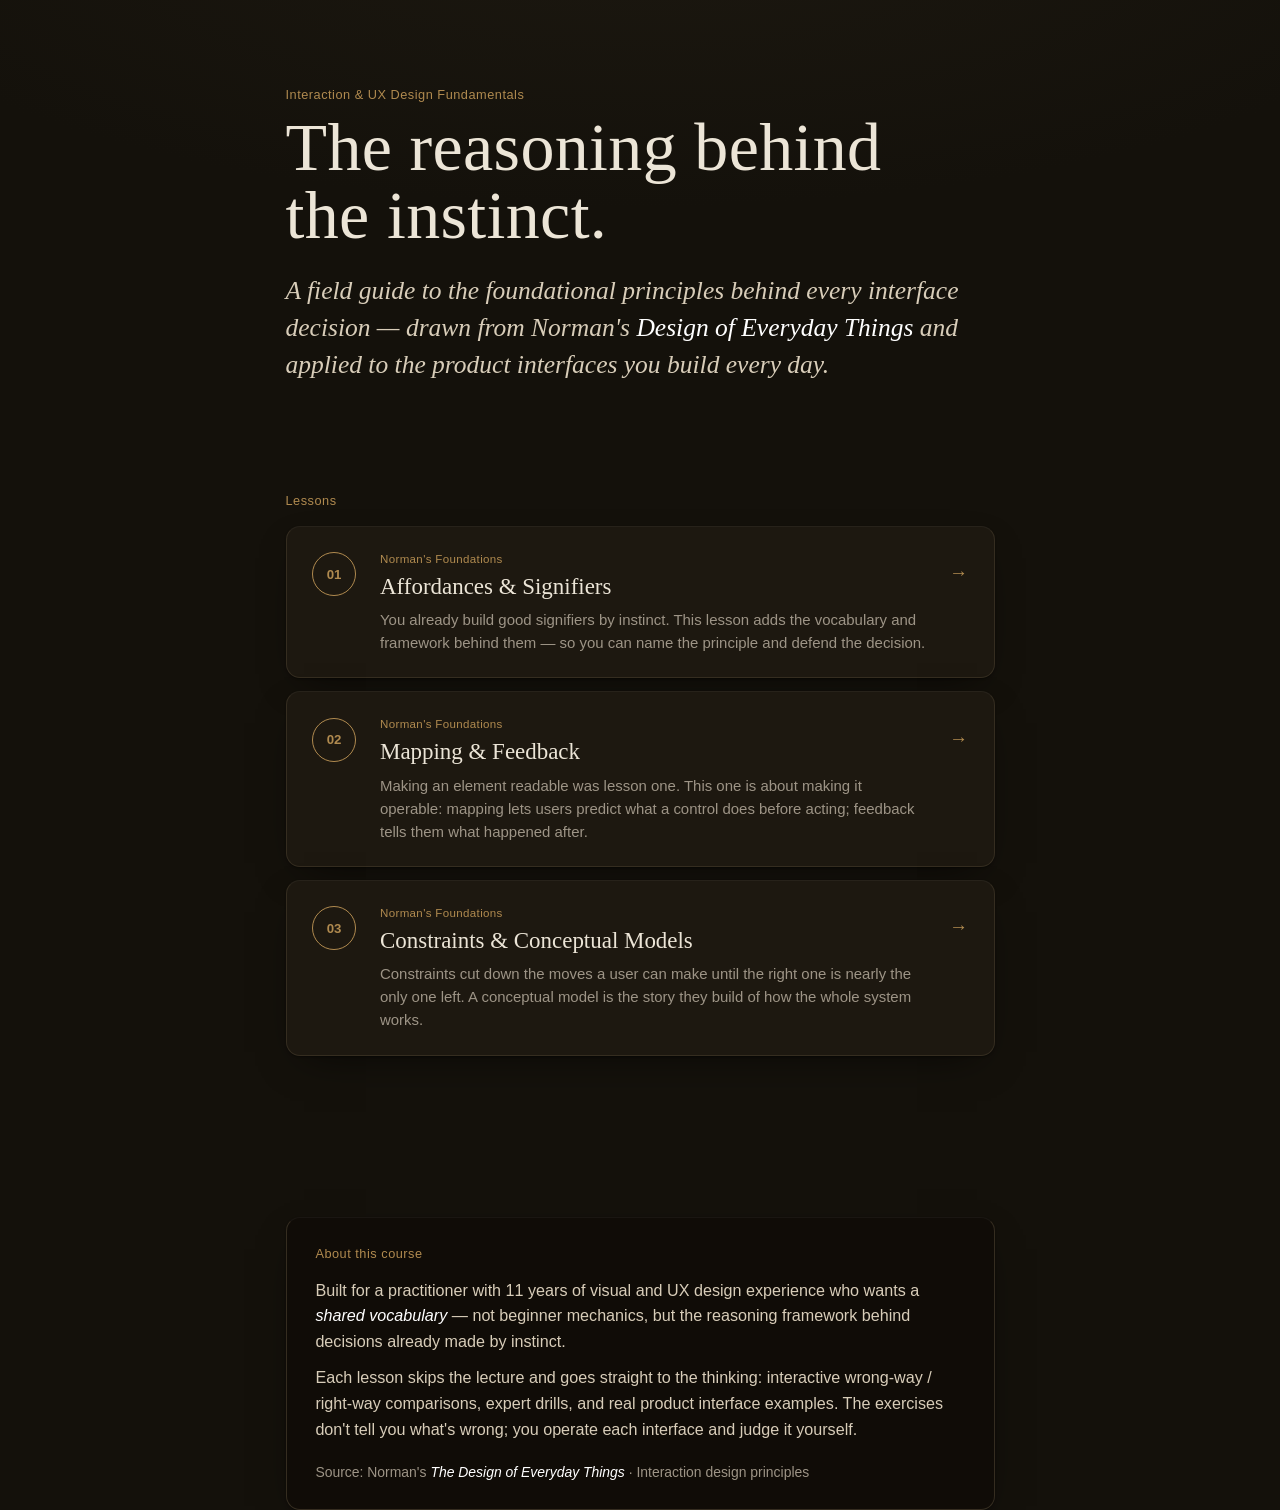
==== index.html @ c3131daf "Add homepage and refine typography + prose style - Created index.html homepage with lesson card grid" ====
<!doctype html>
<html lang="en">
    <head>
        <meta charset="UTF-8" />
        <meta name="viewport" content="width=device-width, initial-scale=1.0" />
        <title>Interaction & UX Design Fundamentals</title>
        <link rel="stylesheet" href="lessons/lesson.css" />
        <style>
            .hero {
                padding: 5rem 1.5rem 3.5rem;
                max-width: 760px;
                margin: 0 auto;
            }
            .hero h1 {
                font-size: clamp(2.6rem, 6vw, 4rem);
                margin: 0.45rem 0 0.35rem;
            }
            .hero .lede {
                margin: 1.4rem 0 2.8rem;
            }

            .lessons-grid {
                max-width: 760px;
                margin: 0 auto;
                padding: 0 1.5rem 6rem;
                display: flex;
                flex-direction: column;
                gap: 0.75rem;
            }

            .lesson-card {
                display: flex;
                align-items: flex-start;
                gap: 1.4rem;
                background: var(--surface);
                border: 1px solid var(--rule);
                border-top-color: var(--lift);
                border-radius: 14px;
                padding: 1.35rem 1.5rem;
                text-decoration: none;
                color: var(--ink);
                box-shadow: var(--shadow);
                transition:
                    border-color 0.15s,
                    transform 0.15s;
            }
            .lesson-card:hover {
                border-color: var(--accent);
                transform: translateY(-2px);
                text-decoration: none;
            }

            .lesson-num {
                flex: 0 0 auto;
                width: 2.6rem;
                height: 2.6rem;
                border-radius: 50%;
                border: 1px solid var(--accent-dim);
                color: var(--accent-dim);
                font-family: var(--ui);
                font-size: 0.78rem;
                font-weight: 600;
                font-variant-numeric: tabular-nums;
                display: flex;
                align-items: center;
                justify-content: center;
                flex-shrink: 0;
                margin-top: 0.15rem;
            }

            .lesson-body {
                flex: 1;
                min-width: 0;
            }

            .lesson-eyebrow {
                font-family: var(--ui);
                font-size: 0.68rem;
                font-weight: 500;
                letter-spacing: 0.03em;
                color: var(--accent-dim);
                margin-bottom: 0.35rem;
            }

            .lesson-title {
                font-family: var(--serif);
                font-size: 1.35rem;
                font-weight: 400;
                line-height: 1.15;
                margin: 0 0 0.45rem;
                color: var(--ink);
            }

            .lesson-desc {
                font-family: var(--ui);
                font-size: 0.88rem;
                color: var(--muted);
                line-height: 1.55;
                margin: 0;
            }

            .lesson-arrow {
                flex: 0 0 auto;
                color: var(--accent-dim);
                font-size: 1.1rem;
                margin-top: 0.5rem;
                transition:
                    transform 0.15s,
                    color 0.15s;
            }
            .lesson-card:hover .lesson-arrow {
                transform: translateX(3px);
                color: var(--accent);
            }

            .section-head {
                max-width: 760px;
                margin: 0 auto;
                padding: 0 1.5rem 0.85rem;
                font-family: var(--ui);
                font-size: 0.75rem;
                font-weight: 500;
                letter-spacing: 0.04em;
                color: var(--accent-dim);
            }

            .about {
                max-width: 760px;
                margin: 3.5rem auto 0;
                padding: 0 1.5rem;
            }
            .about-card {
                background: #100c07;
                border: 1px solid var(--rule);
                border-top-color: var(--lift);
                border-radius: 14px;
                padding: 1.5rem 1.7rem;
                box-shadow: var(--shadow);
            }
            .about-card p {
                font-size: 0.95rem;
                color: #d8cdb9;
                margin: 0.6rem 0 0;
            }
            .about-card p:first-of-type {
                margin-top: 0.8rem;
            }

            @media (max-width: 560px) {
                .lesson-card {
                    gap: 1rem;
                    padding: 1.1rem 1.15rem;
                }
                .hero h1 {
                    font-size: 2.6rem;
                }
            }
        </style>
    </head>
    <body>
        <div class="hero">
            <div class="kicker">Interaction &amp; UX Design Fundamentals</div>
            <h1>The reasoning behind<br />the instinct.</h1>
            <div class="lede">
                A field guide to the foundational principles behind every
                interface decision — drawn from Norman's
                <em>Design of Everyday Things</em> and applied to the product
                interfaces you build every day.
            </div>
        </div>

        <div class="section-head">Lessons</div>

        <div class="lessons-grid">
            <a
                class="lesson-card"
                href="lessons/0001-affordances-and-signifiers.html"
            >
                <div class="lesson-num">01</div>
                <div class="lesson-body">
                    <div class="lesson-eyebrow">Norman's Foundations</div>
                    <div class="lesson-title">Affordances &amp; Signifiers</div>
                    <p class="lesson-desc">
                        You already build good signifiers by instinct. This
                        lesson adds the vocabulary and framework behind them —
                        so you can name the principle and defend the decision.
                    </p>
                </div>
                <div class="lesson-arrow">→</div>
            </a>

            <a
                class="lesson-card"
                href="lessons/0002-mapping-and-feedback.html"
            >
                <div class="lesson-num">02</div>
                <div class="lesson-body">
                    <div class="lesson-eyebrow">Norman's Foundations</div>
                    <div class="lesson-title">Mapping &amp; Feedback</div>
                    <p class="lesson-desc">
                        Making an element readable was lesson one. This one is
                        about making it operable: mapping lets users predict
                        what a control does before acting; feedback tells them
                        what happened after.
                    </p>
                </div>
                <div class="lesson-arrow">→</div>
            </a>

            <a
                class="lesson-card"
                href="lessons/0003-constraints-and-conceptual-models.html"
            >
                <div class="lesson-num">03</div>
                <div class="lesson-body">
                    <div class="lesson-eyebrow">Norman's Foundations</div>
                    <div class="lesson-title">
                        Constraints &amp; Conceptual Models
                    </div>
                    <p class="lesson-desc">
                        Constraints cut down the moves a user can make until the
                        right one is nearly the only one left. A conceptual
                        model is the story they build of how the whole system
                        works.
                    </p>
                </div>
                <div class="lesson-arrow">→</div>
            </a>
        </div>

        <div class="about">
            <div class="about-card">
                <div class="kicker">About this course</div>
                <p>
                    Built for a practitioner with 11 years of visual and UX
                    design experience who wants a <em>shared vocabulary</em> —
                    not beginner mechanics, but the reasoning framework behind
                    decisions already made by instinct.
                </p>
                <p>
                    Each lesson skips the lecture and goes straight to the
                    thinking: interactive wrong-way / right-way comparisons,
                    expert drills, and real product interface examples. The
                    exercises don't tell you what's wrong; you operate each
                    interface and judge it yourself.
                </p>
                <p
                    style="
                        margin-top: 1.1rem;
                        color: var(--muted);
                        font-size: 0.82rem;
                    "
                >
                    Source: Norman's <em>The Design of Everyday Things</em> ·
                    Interaction design principles
                </p>
            </div>
        </div>
    </body>
</html>
---- lessons/lesson.css ----
/* ============================================================
   Shared lesson stylesheet — Interaction & UX Design Fundamentals
   Dark "page" chrome · light UI examples · Instrument Serif + Geist
   Edit here once; every lesson updates. Do not inline styles in lessons.
   ============================================================ */
@import url("https://api.fontshare.com/v2/css?f[]=switzer@300,400,500,600,700&f[]=gambarino@400&display=swap");

:root {
    /* page (dark) */
    --bg: #14110b;
    --surface: #1d1810; /* cards / panels */
    --surface-2: #272013; /* inputs, option buttons, cells */
    --ink: #ece5d7; /* body text */
    --muted: #9d9486;
    --rule: #352d20; /* borders on dark */
    --rule-soft: #241e15; /* hairlines, quiet dividers */
    --lift: rgba(255, 255, 255, 0.045); /* lit top edge */
    /* brand + status */
    --brand: #7a4f2a; /* filled buttons (white text) — reads on light & dark */
    --brand-hover: #8c5d33;
    --accent: #dcb172; /* accent text / links / markers on dark */
    --accent-dim: #b08a4f;
    --link: #2a6df0; /* link blue — used inside LIGHT examples */
    --right: #6cbf86;
    --right-bg: #1c2a20;
    --wrong: #e08374;
    --wrong-bg: #2e1c18;
    --warn: #d7b457;
    --warn-bg: #2b2413;
    /* light example canvas */
    --canvas: #efeae1;
    /* depth */
    --shadow:
        0 1px 2px rgba(0, 0, 0, 0.4), 0 14px 40px -18px rgba(0, 0, 0, 0.7);
    /* fonts */
    --serif: "Gambarino", Georgia, "Times New Roman", serif;
    --ui: "Switzer", -apple-system, "Segoe UI", Helvetica, Arial, sans-serif;
}

* {
    box-sizing: border-box;
}
html {
    font-size: 17px;
}
body {
    margin: 0;
    color: var(--ink);
    font-family: var(--ui);
    font-weight: 400;
    line-height: 1.6;
    -webkit-font-smoothing: antialiased;
    background: var(--bg);
    background-image: radial-gradient(
        120% 60% at 50% -10%,
        #1c1810 0%,
        var(--bg) 55%
    );
    background-attachment: fixed;
}
::selection {
    background: var(--accent);
    color: #14110b;
}
.wrap {
    max-width: 760px;
    margin: 0 auto;
    padding: 4rem 1.5rem 6rem;
}

/* eyebrow — the one place caps earns its keep, set quietly with a lead rule */
.kicker {
    font-family: var(--ui);
    font-size: 0.75rem;
    font-weight: 500;
    letter-spacing: 0.04em;
    color: var(--accent-dim);
    display: flex;
    align-items: center;
    gap: 0.7rem;
}

h1 {
    font-family: var(--serif);
    font-weight: 400;
    font-size: 3.2rem;
    line-height: 1;
    margin: 0.55rem 0 0.5rem;
    letter-spacing: 0.005em;
}
.lede {
    font-family: var(--serif);
    font-style: italic;
    font-size: 1.5rem;
    line-height: 1.45;
    color: #d8cdb9;
    margin: 1.7rem 0 2.6rem;
    max-width: 58ch;
}

h2 {
    font-family: var(--serif);
    font-weight: 400;
    font-size: 2.1rem;
    line-height: 1.08;
    margin: 3.4rem 0 0.9rem;
    letter-spacing: 0.005em;
    scroll-margin-top: 1rem;
    position: relative;
}
/* section number hangs in the left margin so headings align to the page edge */
h2 .n {
    position: absolute;
    right: 100%;
    top: 0.56em;
    margin-right: 0.7rem;
    color: var(--accent-dim);
    font-family: var(--ui);
    font-size: 0.72rem;
    font-weight: 600;
    letter-spacing: 0.04em;
    font-variant-numeric: tabular-nums;
    white-space: nowrap;
}
/* section subheads — set as quiet editorial lines, not shouty captions */
h3.sub {
    font-family: var(--serif);
    font-style: italic;
    font-size: 1.18rem;
    font-weight: 400;
    color: var(--accent);
    margin: 1.9rem 0 0.4rem;
    letter-spacing: 0.01em;
}
p {
    margin: 0.95rem 0;
    font-size: 1.02rem;
}
a {
    color: var(--accent);
    text-underline-offset: 2px;
    text-decoration-thickness: 1px;
    text-decoration-color: rgba(220, 177, 114, 0.4);
}
a:hover {
    text-decoration-color: var(--accent);
}
em {
    color: #fff;
    font-style: italic;
}
ul {
    font-family: var(--ui);
    font-size: 0.98rem;
    padding-left: 1.15rem;
}
li {
    margin: 0.32rem 0;
}
li::marker {
    color: var(--accent-dim);
}
.cite {
    font-family: var(--ui);
    font-size: 0.8rem;
    color: var(--muted);
}
.cite a {
    color: var(--accent);
}

/* key callout — quiet card, bold accent lead-in, no colored bar */
.pull {
    background: linear-gradient(var(--surface), var(--surface)) padding-box;
    border: 1px solid var(--rule);
    border-top-color: var(--lift);
    border-radius: 12px;
    padding: 1.15rem 1.35rem;
    margin: 1.7rem 0;
    font-family: var(--ui);
    font-size: 0.96rem;
    box-shadow: var(--shadow);
}
.pull b {
    color: var(--accent);
    font-weight: 600;
}
.tag {
    display: inline-flex;
    align-items: center;
    font-family: var(--ui);
    font-size: 0.7rem;
    font-weight: 600;
    letter-spacing: 0.02em;
    padding: 0.14rem 0.58rem;
    border-radius: 6px;
    vertical-align: middle;
    margin-left: 0.45rem;
}
.tag.do {
    background: var(--right-bg);
    color: var(--right);
    box-shadow: inset 0 0 0 1px rgba(108, 191, 134, 0.3);
}
.tag.try {
    background: var(--warn-bg);
    color: var(--warn);
    box-shadow: inset 0 0 0 1px rgba(215, 180, 87, 0.3);
}

.toc {
    font-family: var(--ui);
    font-size: 0.85rem;
    background: var(--surface);
    border: 1px solid var(--rule);
    border-top-color: var(--lift);
    border-radius: 12px;
    padding: 1.1rem 1.3rem;
    margin: 0 0 2.5rem;
    columns: 2;
    column-gap: 1.6rem;
    box-shadow: var(--shadow);
}
.toc a {
    color: var(--ink);
    text-decoration: none;
    display: flex;
    gap: 0.55rem;
    padding: 0.2rem 0;
    transition: color 0.12s;
}
.toc a::before {
    content: counter(toc, decimal-leading-zero);
    counter-increment: toc;
    color: var(--accent-dim);
    font-size: 0.72rem;
    font-variant-numeric: tabular-nums;
    flex: 0 0 auto;
    transform: translateY(0.05em);
}
.toc {
    counter-reset: toc;
}
.toc a:hover {
    color: var(--accent);
}

/* interactive container (chrome) */
.ix {
    background: var(--surface);
    border: 1px solid var(--rule);
    border-top-color: var(--lift);
    border-radius: 14px;
    margin: 1.7rem 0;
    overflow: hidden;
    box-shadow: var(--shadow);
}
/* head bar is now reserved for genuine controls (e.g. A/B toggles), not topic labels */
.ix-head {
    font-family: var(--ui);
    font-size: 0.84rem;
    font-weight: 500;
    color: var(--muted);
    padding: 0.7rem 1.2rem;
    border-bottom: 1px solid var(--rule-soft);
    display: flex;
    align-items: center;
    gap: 0.6rem;
    background: rgba(0, 0, 0, 0.15);
}
.ix-body {
    padding: 1.4rem 1.35rem;
}
.caption {
    font-family: var(--ui);
    font-size: 0.8rem;
    color: var(--muted);
    text-align: center;
    margin: 0.8rem 0 0;
    font-style: italic;
}

/* light canvas that frames UI examples */
.stage {
    background: var(--canvas);
    border-radius: 12px;
    padding: 1.6rem 1rem;
    display: flex;
    justify-content: center;
    box-shadow: inset 0 0 0 1px rgba(0, 0, 0, 0.04);
}

/* ---------- LIGHT UI EXAMPLES (kept light on purpose) ---------- */
.screen {
    width: 300px;
    background: #fff;
    border: 1px solid #e6e1d6;
    border-radius: 16px;
    padding: 14px;
    box-shadow: 0 10px 30px rgba(0, 0, 0, 0.35);
    font-family: var(--ui);
}
.u-title {
    font-size: 0.95rem;
    font-weight: 700;
    color: #222;
    margin: 0.1rem 0 0.7rem;
}
.u-text {
    font-size: 0.82rem;
    color: #444;
    line-height: 1.45;
}

.card {
    width: 280px;
    margin: 0 auto;
    background: #fff;
    border-radius: 12px;
    border: 1px solid #ececec;
    padding: 1.1rem 1.2rem;
    font-family: var(--ui);
}
.card h4 {
    margin: 0.1rem 0 0.2rem;
    font-size: 1.02rem;
    color: #1a1814;
    font-family: var(--ui);
    font-weight: 700;
}
.card .price {
    color: #444;
    font-size: 0.88rem;
    margin-bottom: 0.6rem;
}
.card .crow {
    display: flex;
    align-items: center;
    gap: 0.7rem;
    margin-top: 0.8rem;
}
.w-save,
.w-fav {
    color: #1a1814;
    font-size: 0.88rem;
    cursor: default;
}
.w-qty {
    color: #1a1814;
    font-size: 0.88rem;
    border: 0;
    background: transparent;
    font-family: var(--ui);
}
.r-save {
    display: inline-block;
    background: var(--brand);
    color: #fff;
    border: 0;
    cursor: pointer;
    padding: 0.5rem 0.95rem;
    border-radius: 8px;
    font: 600 0.88rem var(--ui);
}
.r-save:hover {
    background: var(--brand-hover);
}
.r-fav {
    display: inline-flex;
    align-items: center;
    gap: 0.35rem;
    cursor: pointer;
    color: var(--brand);
    background: transparent;
    border: 0;
    font-size: 0.88rem;
    text-decoration: underline;
    font-family: var(--ui);
}
.r-qty {
    border: 1px solid #c9c2b5;
    border-radius: 7px;
    padding: 0.38rem 1.5rem 0.38rem 0.55rem;
    font-size: 0.88rem;
    font-family: var(--ui);
    appearance: none;
    background: #fff
        url("data:image/svg+xml;utf8,<svg xmlns='http://www.w3.org/2000/svg' width='10' height='6'><path d='M0 0l5 6 5-6z' fill='%23888'/></svg>")
        no-repeat right 0.55rem center;
}
.qlabel {
    font-size: 0.8rem;
    color: #666;
}

.mtable {
    width: 100%;
    border-collapse: collapse;
    font-size: 0.8rem;
}
.mtable th {
    text-align: left;
    padding: 0.45rem 0.4rem;
    font-weight: 700;
    color: #222;
    border-bottom: 2px solid #ededed;
    cursor: pointer;
}
.mtable.fixed th:hover {
    background: #f4f0e8;
}
.mtable td {
    padding: 0.42rem 0.4rem;
    border-bottom: 1px solid #f3f3f3;
    color: #555;
}
.caret {
    color: var(--brand);
    font-size: 0.7rem;
}

.dash {
    display: grid;
    grid-template-columns: 1fr 1fr;
    gap: 0.55rem;
}
.stat {
    background: #fff;
    border: 1px solid #f0ede6;
    border-radius: 10px;
    padding: 0.65rem 0.7rem;
    box-shadow: 0 4px 12px rgba(0, 0, 0, 0.1);
    transition: transform 0.12s;
    cursor: pointer;
}
.stat:hover {
    transform: translateY(-4px);
}
.stat .v {
    font-size: 1.1rem;
    font-weight: 700;
    color: #222;
}
.stat .l {
    font-size: 0.68rem;
    color: #999;
}

.lwrap {
    width: 300px;
    border: 1px solid #eee;
    border-radius: 11px;
    overflow: hidden;
    font-family: var(--ui);
    background: #fff;
}
.lrow {
    position: relative;
    padding: 0.8rem 0.9rem;
    border-bottom: 1px solid #f1f1f1;
    font-size: 0.84rem;
    overflow: hidden;
    background: #fff;
    color: #222;
}
.lrow:last-child {
    border-bottom: 0;
}
.lrow .lbl {
    display: block;
    transition: transform 0.22s;
}
.lrow .sub {
    color: #aaa;
    font-size: 0.72rem;
    font-family: var(--ui);
    font-style: normal;
    letter-spacing: 0;
    text-transform: none;
    margin: 0;
}
.lrow .arch {
    position: absolute;
    top: 0;
    right: -86px;
    height: 100%;
    width: 86px;
    background: #9c4a3c;
    color: #fff;
    display: flex;
    align-items: center;
    justify-content: center;
    font-size: 0.76rem;
    transition: right 0.22s;
}
.lrow:hover .lbl {
    transform: translateX(-22px);
}
.lrow:hover .arch {
    right: 0;
}

.preview-row {
    font-family: var(--ui);
    display: flex;
    align-items: center;
    justify-content: space-between;
    width: 280px;
    margin: 0.4rem auto 0;
    padding: 0.8rem 1rem;
    border-radius: 8px;
    background: #fff;
    border: 1px solid #eee;
    color: #1a1814;
}

.qwidget {
    background: var(--canvas);
    border-radius: 10px;
    padding: 1rem;
    display: flex;
    justify-content: center;
}
.qcard {
    width: 230px;
    background: #fff;
    border: 1px solid #e6e1d6;
    border-radius: 11px;
    padding: 12px 13px;
    font-family: var(--ui);
    position: relative;
    color: #222;
}

/* cooktop (a dark device, on light canvas) */
.cooktop {
    background: #2b2b2e;
    border-radius: 12px;
    padding: 16px;
    width: 240px;
}
.burners {
    display: grid;
    grid-template-columns: 1fr 1fr;
    gap: 14px;
    margin-bottom: 18px;
}
.burner {
    height: 56px;
    border-radius: 50%;
    background: #3a3a3e;
    border: 3px solid #4a4a4e;
    transition: 0.2s;
    display: flex;
    align-items: flex-end;
    justify-content: center;
}
.burner span {
    font: 0.6rem var(--ui);
    color: #777;
    margin-bottom: 4px;
}
.burner.on {
    background: radial-gradient(circle, #ff7a3c, #c4361a);
    border-color: #ff9a5c;
    box-shadow: 0 0 18px rgba(255, 90, 40, 0.7);
}
.burner.on span {
    color: #fff;
}
.knobs.row {
    display: flex;
    gap: 14px;
    justify-content: center;
}
.knobs.grid2 {
    display: grid;
    grid-template-columns: 1fr 1fr;
    gap: 14px;
    width: 118px;
    margin: 0 auto;
}
.knob {
    width: 40px;
    height: 40px;
    border-radius: 50%;
    background: #d8d4cc;
    border: 2px solid #b8b4ac;
    cursor: pointer;
    position: relative;
    margin: 0 auto;
}
.knob::after {
    content: "";
    position: absolute;
    left: 50%;
    top: 4px;
    width: 3px;
    height: 13px;
    background: #555;
    transform: translateX(-50%);
    border-radius: 2px;
}
.knob .lab {
    position: absolute;
    bottom: -17px;
    left: 0;
    right: 0;
    text-align: center;
    font: 0.65rem var(--ui);
    color: #aaa;
}
.knob:active {
    transform: scale(0.95);
}
.goal {
    font-family: var(--ui);
    font-size: 0.88rem;
    text-align: center;
    margin-top: 1.2rem;
    color: var(--ink);
}
.goal b {
    color: var(--accent);
}
.sresult {
    font-family: var(--ui);
    font-size: 0.85rem;
    text-align: center;
    margin-top: 0.6rem;
    min-height: 1.2rem;
}

/* checkout (light, on canvas) */
.checkout {
    width: 230px;
    margin: 0 auto;
    font-family: var(--ui);
}
.co-line {
    display: flex;
    justify-content: space-between;
    font-size: 0.82rem;
    color: #555;
    padding: 0.2rem 0;
}
.co-total {
    font-weight: 700;
    color: #222;
    border-top: 1px solid #ddccb8;
    margin-top: 0.4rem;
    padding-top: 0.5rem;
}
.placebtn {
    display: block;
    width: 100%;
    margin-top: 0.8rem;
    background: var(--brand);
    color: #fff;
    border: 0;
    border-radius: 9px;
    padding: 0.65rem;
    font: 600 0.9rem var(--ui);
    cursor: pointer;
}
.placebtn:disabled {
    opacity: 0.85;
    cursor: default;
}
.counter {
    font: 0.8rem var(--ui);
    text-align: center;
    margin-top: 0.7rem;
    color: #444;
}
.counter b.bad {
    color: #9c4a3c;
}
.counter b.good {
    color: #3f6b4a;
}

.spin {
    width: 14px;
    height: 14px;
    border: 2px solid rgba(255, 255, 255, 0.45);
    border-top-color: #fff;
    border-radius: 50%;
    display: inline-block;
    vertical-align: middle;
    animation: sp 0.7s linear infinite;
}
.spin2 {
    width: 18px;
    height: 18px;
    border: 2px solid #ddd;
    border-top-color: #888;
    border-radius: 50%;
    margin: 4px auto;
    animation: sp 0.7s linear infinite;
}
@keyframes sp {
    to {
        transform: rotate(360deg);
    }
}

input[type="range"] {
    width: 100%;
    accent-color: var(--brand);
}
.swatch {
    height: 42px;
    border-radius: 8px;
    border: 1px solid #ddd;
    margin: 0.4rem 0;
}
.readout {
    font-family: var(--ui);
    font-size: 0.8rem;
    color: #555;
    text-align: center;
}

.pill {
    width: 38px;
    height: 22px;
    border-radius: 20px;
    background: #cfcabe;
    position: relative;
    flex: 0 0 auto;
    cursor: pointer;
}
.pill.on {
    background: #3f9d57;
}
.pill::after {
    content: "";
    position: absolute;
    top: 2px;
    left: 2px;
    width: 18px;
    height: 18px;
    border-radius: 50%;
    background: #fff;
    transition: 0.18s;
}
.pill.on::after {
    left: 18px;
}
.row {
    display: flex;
    align-items: center;
    justify-content: space-between;
    padding: 0.55rem 0;
    border-bottom: 1px solid #f1f1f1;
    font-family: var(--ui);
    font-size: 0.84rem;
    color: #222;
}
.floatpill {
    display: flex;
    justify-content: center;
    padding: 0.4rem 0;
}

.reord {
    font-family: var(--ui);
    font-size: 0.82rem;
    color: #222;
}
.reord .item {
    display: flex;
    align-items: center;
    justify-content: space-between;
    padding: 0.4rem 0.5rem;
    border: 1px solid #eee;
    border-radius: 7px;
    margin: 0.25rem 0;
    background: #fff;
}
.reord .item.sel {
    border-color: var(--brand);
    background: #faf5ee;
}
.stepbtn {
    width: 26px;
    height: 24px;
    border: 1px solid #cfc9bd;
    background: #fff;
    border-radius: 6px;
    cursor: pointer;
    font-size: 0.7rem;
    margin-left: 4px;
    color: #444;
}

.bar {
    height: 9px;
    background: #eee;
    border-radius: 6px;
    overflow: hidden;
    margin-top: 0.5rem;
}
.bar > i {
    display: block;
    height: 100%;
    width: 0;
    background: var(--brand);
    transition: width 0.2s;
}
.heart {
    font-size: 1.6rem;
    cursor: pointer;
    user-select: none;
    color: #bbb;
}
.searchbar {
    width: 100%;
    border: 1px solid #ddd;
    border-radius: 7px;
    padding: 6px 9px;
    font: 0.8rem var(--ui);
    color: #222;
}

/* ---------- MATRIX (chrome) ---------- */
.matrix {
    display: grid;
    grid-template-columns: auto 1fr 1fr;
    gap: 0.5rem;
    font-family: var(--ui);
    font-size: 0.9rem;
}
.matrix .axis {
    display: flex;
    align-items: center;
    justify-content: center;
    font-size: 0.78rem;
    font-style: italic;
    color: var(--muted);
    text-align: center;
    padding: 0.3rem;
    font-family: var(--serif);
}
.cell {
    border: 1px solid var(--rule);
    border-radius: 10px;
    padding: 0.85rem;
    cursor: pointer;
    background: var(--surface-2);
    transition: 0.12s;
    text-align: left;
    color: var(--ink);
}
.cell:hover {
    border-color: var(--accent);
    transform: translateY(-1px);
}
.cell.sel {
    border-color: var(--accent);
    box-shadow: 0 0 0 2px rgba(220, 177, 114, 0.28);
}
.cell b {
    display: block;
    font-size: 0.92rem;
    margin-bottom: 0.15rem;
}
.cell.good b {
    color: var(--right);
}
.cell.bad b {
    color: var(--wrong);
}
.cell.neutral b {
    color: var(--muted);
}
.cell small {
    color: var(--muted);
}
.mdetail {
    margin-top: 1rem;
    font-family: var(--ui);
    font-size: 0.88rem;
    background: var(--surface-2);
    border: 1px solid var(--rule);
    border-radius: 10px;
    padding: 1rem 1.1rem;
    display: flex;
    gap: 1rem;
    align-items: center;
    min-height: 5rem;
}
.mini-box {
    width: 120px;
    background: #fff;
    border: 1px solid #eadfce;
    border-radius: 9px;
    padding: 9px;
    font-family: var(--ui);
    font-size: 0.7rem;
    color: #333;
}

/* ---------- CLINIC / QUIZ controls (chrome) ---------- */
.task {
    font-family: var(--ui);
    font-size: 1rem;
    font-weight: 500;
    color: var(--ink);
    margin: 0 0 0.85rem;
}
.task::before {
    content: "Try it: ";
    color: var(--accent);
    font-weight: 600;
}
.neutralq {
    font-family: var(--ui);
    font-size: 1rem;
    font-weight: 500;
    margin: 1.2rem 0 0.6rem;
    color: var(--ink);
}
/* step labels — sentence case prompt, accent marker instead of caps */
.step-label {
    font-family: var(--ui);
    font-size: 0.92rem;
    font-weight: 500;
    color: var(--ink);
    margin: 1.3rem 0 0.55rem;
    padding-left: 1rem;
    position: relative;
}
.step-label::before {
    content: "";
    position: absolute;
    left: 0;
    top: 0.5em;
    width: 0.4rem;
    height: 0.4rem;
    border-radius: 50%;
    background: var(--accent);
}

.toggle {
    display: inline-flex;
    border: 1px solid var(--rule);
    border-radius: 999px;
    overflow: hidden;
    margin-left: auto;
}
.toggle button {
    font-family: var(--ui);
    font-size: 0.8rem;
    border: 0;
    background: transparent;
    padding: 0.3rem 0.85rem;
    cursor: pointer;
    color: var(--muted);
}
.toggle button.on[data-v="wrong"] {
    background: var(--wrong);
    color: #1a120f;
}
.toggle button.on[data-v="right"] {
    background: var(--right);
    color: #10180f;
}

.opts {
    display: flex;
    flex-direction: column;
    gap: 0.5rem;
}
.opts.grid2 {
    display: grid;
    grid-template-columns: 1fr 1fr;
    gap: 0.5rem;
}
.opts button {
    font-family: var(--ui);
    font-size: 0.88rem;
    cursor: pointer;
    border: 1px solid var(--rule);
    background: var(--surface-2);
    padding: 0.65rem 0.85rem;
    border-radius: 8px;
    color: var(--ink);
    text-align: left;
    transition:
        border-color 0.12s,
        background 0.12s;
}
.opts button:hover {
    border-color: var(--accent);
}
.opts button.correct {
    background: var(--right-bg);
    border-color: var(--right);
    color: var(--right);
    font-weight: 600;
}
.opts button.wrong {
    background: var(--wrong-bg);
    border-color: var(--wrong);
    color: var(--wrong);
}

.fb {
    font-family: var(--ui);
    font-size: 0.88rem;
    margin-top: 0.8rem;
    color: var(--ink);
    background: var(--surface-2);
    border: 1px solid var(--rule);
    border-radius: 8px;
    padding: 0.75rem 0.95rem;
    display: none;
    line-height: 1.55;
}
.fb.show {
    display: block;
}
.reveal {
    font-family: var(--ui);
    font-size: 0.85rem;
    margin-top: 0.9rem;
    background: transparent;
    border: 1px solid var(--rule);
    color: var(--accent);
    padding: 0.55rem 0.95rem;
    border-radius: 8px;
    cursor: pointer;
    transition:
        border-color 0.12s,
        background 0.12s;
}
.reveal:hover {
    border-color: var(--accent);
    background: rgba(220, 177, 114, 0.06);
}
.expert {
    display: none;
    margin-top: 0.85rem;
    font-family: var(--ui);
    font-size: 0.88rem;
    background: #100c07;
    border: 1px solid var(--rule);
    color: #e8e0d0;
    border-radius: 11px;
    padding: 1.05rem 1.15rem;
    line-height: 1.55;
}
.expert.show {
    display: block;
}
.expert b {
    color: var(--accent);
}
.expert u {
    text-decoration-color: var(--accent);
    text-underline-offset: 2px;
}

.btn {
    font-family: var(--ui);
    font-size: 0.88rem;
    font-weight: 600;
    cursor: pointer;
    border: 0;
    background: var(--brand);
    color: #fff;
    padding: 0.62rem 1.15rem;
    border-radius: 8px;
    transition: background 0.12s;
}
.btn:hover {
    background: var(--brand-hover);
}
.btn.ghost {
    background: #564b3b;
}
.btn.ghost:hover {
    background: #62553f;
}

.pick {
    font-family: var(--ui);
    display: flex;
    flex-direction: column;
    gap: 0.55rem;
    margin: 0.6rem 0 1rem;
}
.pick label {
    display: flex;
    gap: 0.6rem;
    align-items: center;
    font-size: 0.9rem;
    padding: 0.65rem 0.85rem;
    border: 1px solid var(--rule);
    border-radius: 8px;
    cursor: pointer;
    background: var(--surface-2);
    color: var(--ink);
    transition: border-color 0.12s;
}
.pick label:hover {
    border-color: var(--accent);
}
.pick input {
    accent-color: var(--brand);
}

/* ---------- AUDIT (chrome marks over light examples) ---------- */
.audwrap {
    position: relative;
    border: 1px dashed transparent;
    border-radius: 9px;
    padding: 0.45rem 0.5rem;
    margin: 0.35rem 0;
}
.audwrap:hover {
    border-color: #cbb994;
}
.flagbtn {
    position: absolute;
    top: -9px;
    right: -9px;
    width: 22px;
    height: 22px;
    border-radius: 50%;
    border: 1px solid #cbb994;
    background: #fff;
    cursor: pointer;
    font-size: 0.72rem;
    color: #b8a888;
    z-index: 4;
    line-height: 1;
}
.flagbtn.on {
    background: var(--warn);
    color: #1a140a;
    border-color: var(--warn);
}
.audwrap.a-correct {
    outline: 2px solid var(--right);
    background: rgba(108, 191, 134, 0.16);
}
.audwrap.a-missed {
    outline: 2px solid var(--wrong);
    background: rgba(224, 131, 116, 0.16);
}
.audwrap.a-false {
    outline: 2px solid var(--warn);
    background: rgba(215, 180, 87, 0.14);
}
.vbadge {
    display: none;
    font-size: 0.6rem;
    font-family: var(--ui);
    padding: 0.05rem 0.35rem;
    border-radius: 4px;
    color: #1a140a;
    position: absolute;
    bottom: -8px;
    left: 8px;
}
.checked .vbadge {
    display: inline-block;
}

/* ---------- QUIZ + latency ---------- */
.q {
    padding: 1.4rem 0;
    border-top: 1px solid var(--rule-soft);
}
.q:first-of-type {
    border-top: 0;
    padding-top: 0;
}
.score {
    font-family: var(--ui);
    font-size: 0.9rem;
    color: var(--muted);
    margin-top: 1rem;
    font-weight: 600;
}
.lat {
    display: grid;
    grid-template-columns: 1.5fr 0.7fr 1.4fr;
    gap: 0.5rem;
    align-items: center;
    font-family: var(--ui);
    font-size: 0.84rem;
    padding: 0.5rem 0;
    border-top: 1px solid var(--rule-soft);
    color: var(--ink);
}
.lat:first-of-type {
    border-top: 0;
}
.lat .dur {
    font-weight: 700;
    color: var(--accent);
    text-align: center;
    font-variant-numeric: tabular-nums;
}
.lat select {
    font-family: var(--ui);
    font-size: 0.8rem;
    padding: 0.4rem;
    border: 1px solid var(--rule);
    border-radius: 7px;
    background: var(--surface-2);
    color: var(--ink);
}
.lat.ok select {
    border-color: var(--right);
    background: var(--right-bg);
    color: var(--right);
}
.lat.no select {
    border-color: var(--wrong);
    background: var(--wrong-bg);
    color: var(--wrong);
}

/* ---------- writable answer + field mission ---------- */
.answer {
    width: 100%;
    min-height: 120px;
    font-family: var(--ui);
    font-size: 0.9rem;
    border: 1px solid var(--rule);
    border-radius: 10px;
    padding: 0.85rem;
    resize: vertical;
    color: var(--ink);
    background: var(--surface-2);
    line-height: 1.55;
}
.answer:focus {
    outline: 2px solid var(--accent);
    border-color: var(--accent);
}
.countline {
    font-family: var(--ui);
    font-size: 0.78rem;
    color: var(--muted);
    margin: 0.4rem 0 0;
    display: flex;
    justify-content: space-between;
}
.fm {
    display: grid;
    grid-template-columns: 1.4fr 1fr 1.6fr;
    gap: 0.5rem;
    margin: 0.5rem 0;
}
.fm input,
.fm select {
    font-family: var(--ui);
    font-size: 0.82rem;
    padding: 0.55rem;
    border: 1px solid var(--rule);
    border-radius: 7px;
    background: var(--surface-2);
    color: var(--ink);
}
.fm input:focus,
.fm select:focus {
    outline: none;
    border-color: var(--accent);
}

/* ---------- protocol + guided stepper ---------- */
.proto {
    counter-reset: p;
    font-family: var(--ui);
    margin: 0.5rem 0;
}
.proto .s {
    display: flex;
    gap: 0.85rem;
    padding: 0.75rem 0;
    border-top: 1px solid var(--rule-soft);
}
.proto .s:first-child {
    border-top: 0;
}
.proto .num {
    counter-increment: p;
    flex: 0 0 auto;
    width: 26px;
    height: 26px;
    border-radius: 50%;
    background: transparent;
    border: 1px solid var(--accent);
    color: var(--accent);
    font-size: 0.8rem;
    font-weight: 600;
    display: flex;
    align-items: center;
    justify-content: center;
    font-variant-numeric: tabular-nums;
}
.proto .num::before {
    content: counter(p);
}
.proto .t {
    font-size: 0.92rem;
}
.proto .t b {
    color: var(--ink);
}
.proto .ask-q {
    color: var(--accent);
    font-style: italic;
}
.gstep {
    display: none;
    margin-top: 0.9rem;
    padding-top: 0.9rem;
    border-top: 1px dashed var(--rule);
}
.gstep.active {
    display: block;
}
.gstep .ql {
    font-family: var(--ui);
    font-size: 0.86rem;
    font-weight: 600;
    margin-bottom: 0.5rem;
    color: var(--ink);
}
.gsynth {
    display: none;
    margin-top: 1rem;
    font-family: var(--ui);
    font-size: 0.88rem;
    background: var(--right-bg);
    border: 1px solid var(--right);
    color: #cfe8d6;
    border-radius: 10px;
    padding: 0.85rem 1.05rem;
    line-height: 1.55;
}
.gsynth.show {
    display: block;
}

/* ---------- footers / callouts ---------- */
.ask {
    font-family: var(--ui);
    font-size: 0.92rem;
    background: linear-gradient(135deg, #241b0e, #1d1810);
    border: 1px solid #4a3a1e;
    border-radius: 12px;
    padding: 1.1rem 1.3rem;
    margin: 2.4rem 0;
    color: #e8d4ba;
    box-shadow: var(--shadow);
}
.ask b {
    color: var(--accent);
}
.source {
    background: #100c07;
    border: 1px solid var(--rule);
    border-top-color: var(--lift);
    color: #e8e0d0;
    border-radius: 14px;
    padding: 1.5rem 1.7rem;
    margin: 2.6rem 0;
    font-family: var(--ui);
    box-shadow: var(--shadow);
}
.source .kicker {
    color: var(--accent);
}
.source h3 {
    margin: 0.55rem 0 0.45rem;
    font-size: 1.45rem;
    color: #fff;
    font-family: var(--serif);
    font-weight: 400;
}
.source a {
    color: var(--accent);
}
.nav {
    display: flex;
    justify-content: space-between;
    font-family: var(--ui);
    font-size: 0.85rem;
    margin-top: 3.5rem;
    padding-top: 1.3rem;
    border-top: 1px solid var(--rule-soft);
    color: var(--muted);
}
.nav a {
    color: var(--accent);
    text-decoration: none;
}
.nav a:hover {
    text-decoration: underline;
}

@media print {
    body {
        background: #fff;
        color: #000;
    }
}
@media (max-width: 560px) {
    .toc {
        columns: 1;
    }
    .opts.grid2 {
        grid-template-columns: 1fr;
    }
    .fm,
    .lat {
        grid-template-columns: 1fr;
    }
    h1 {
        font-size: 2.6rem;
    }
    .lede {
        font-size: 1.4rem;
    }
    /* no room to hang on narrow screens — fall back to inline */
    h2 .n {
        position: static;
        display: inline-block;
        margin-right: 0.5rem;
        top: auto;
        transform: translateY(-0.12em);
        font-size: 0.8rem;
    }
}
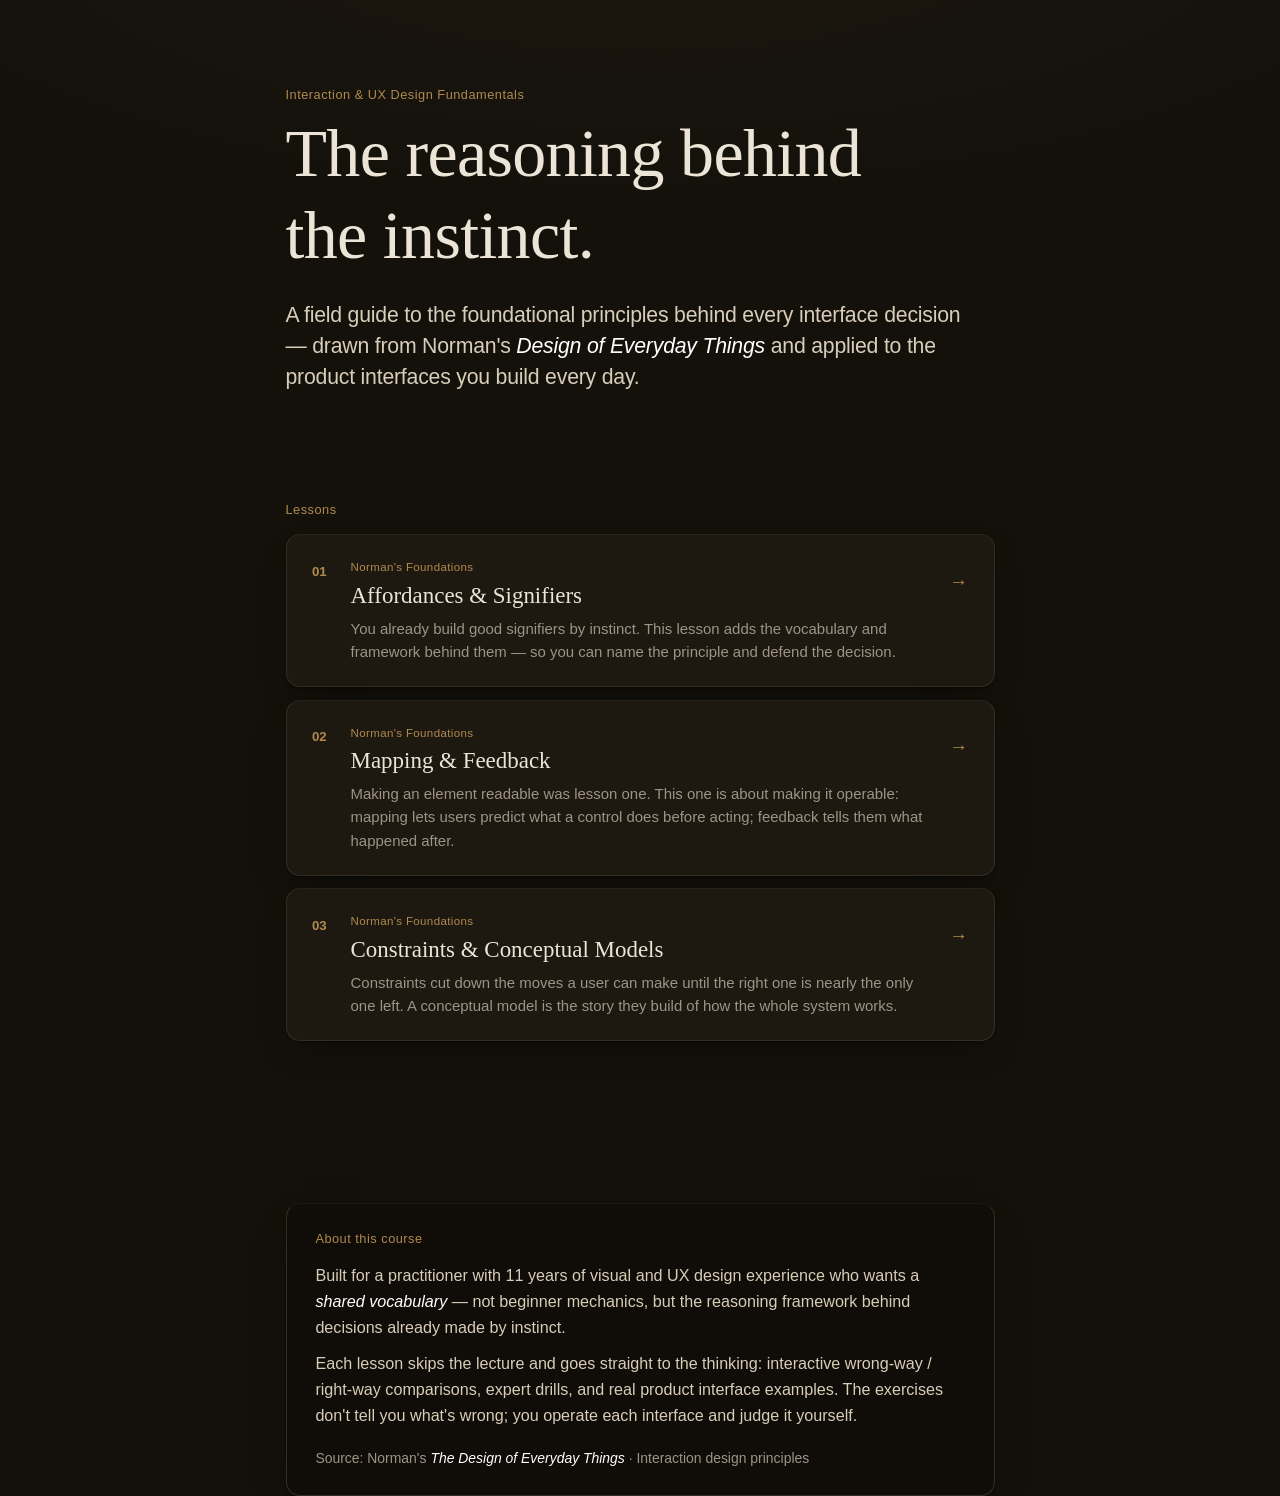
==== commit 29674566: "pre-gemma" ====
--- a/index.html
+++ b/index.html
@@ -52,10 +52,6 @@
 
             .lesson-num {
                 flex: 0 0 auto;
-                width: 2.6rem;
-                height: 2.6rem;
-                border-radius: 50%;
-                border: 1px solid var(--accent-dim);
                 color: var(--accent-dim);
                 font-family: var(--ui);
                 font-size: 0.78rem;
--- a/lessons/lesson.css
+++ b/lessons/lesson.css
@@ -84,18 +84,19 @@
     font-family: var(--serif);
     font-weight: 400;
     font-size: 3.2rem;
-    line-height: 1;
+    line-height: 1.2;
     margin: 0.55rem 0 0.5rem;
-    letter-spacing: 0.005em;
+    letter-spacing: -0.01em;
+    text-wrap: balance;
 }
 .lede {
-    font-family: var(--serif);
-    font-style: italic;
-    font-size: 1.5rem;
+    font-family: var(--ui);
+    font-size: 1.25rem;
     line-height: 1.45;
     color: #d8cdb9;
     margin: 1.7rem 0 2.6rem;
     max-width: 58ch;
+    letter-spacing: -0.01em;
 }
 
 h2 {
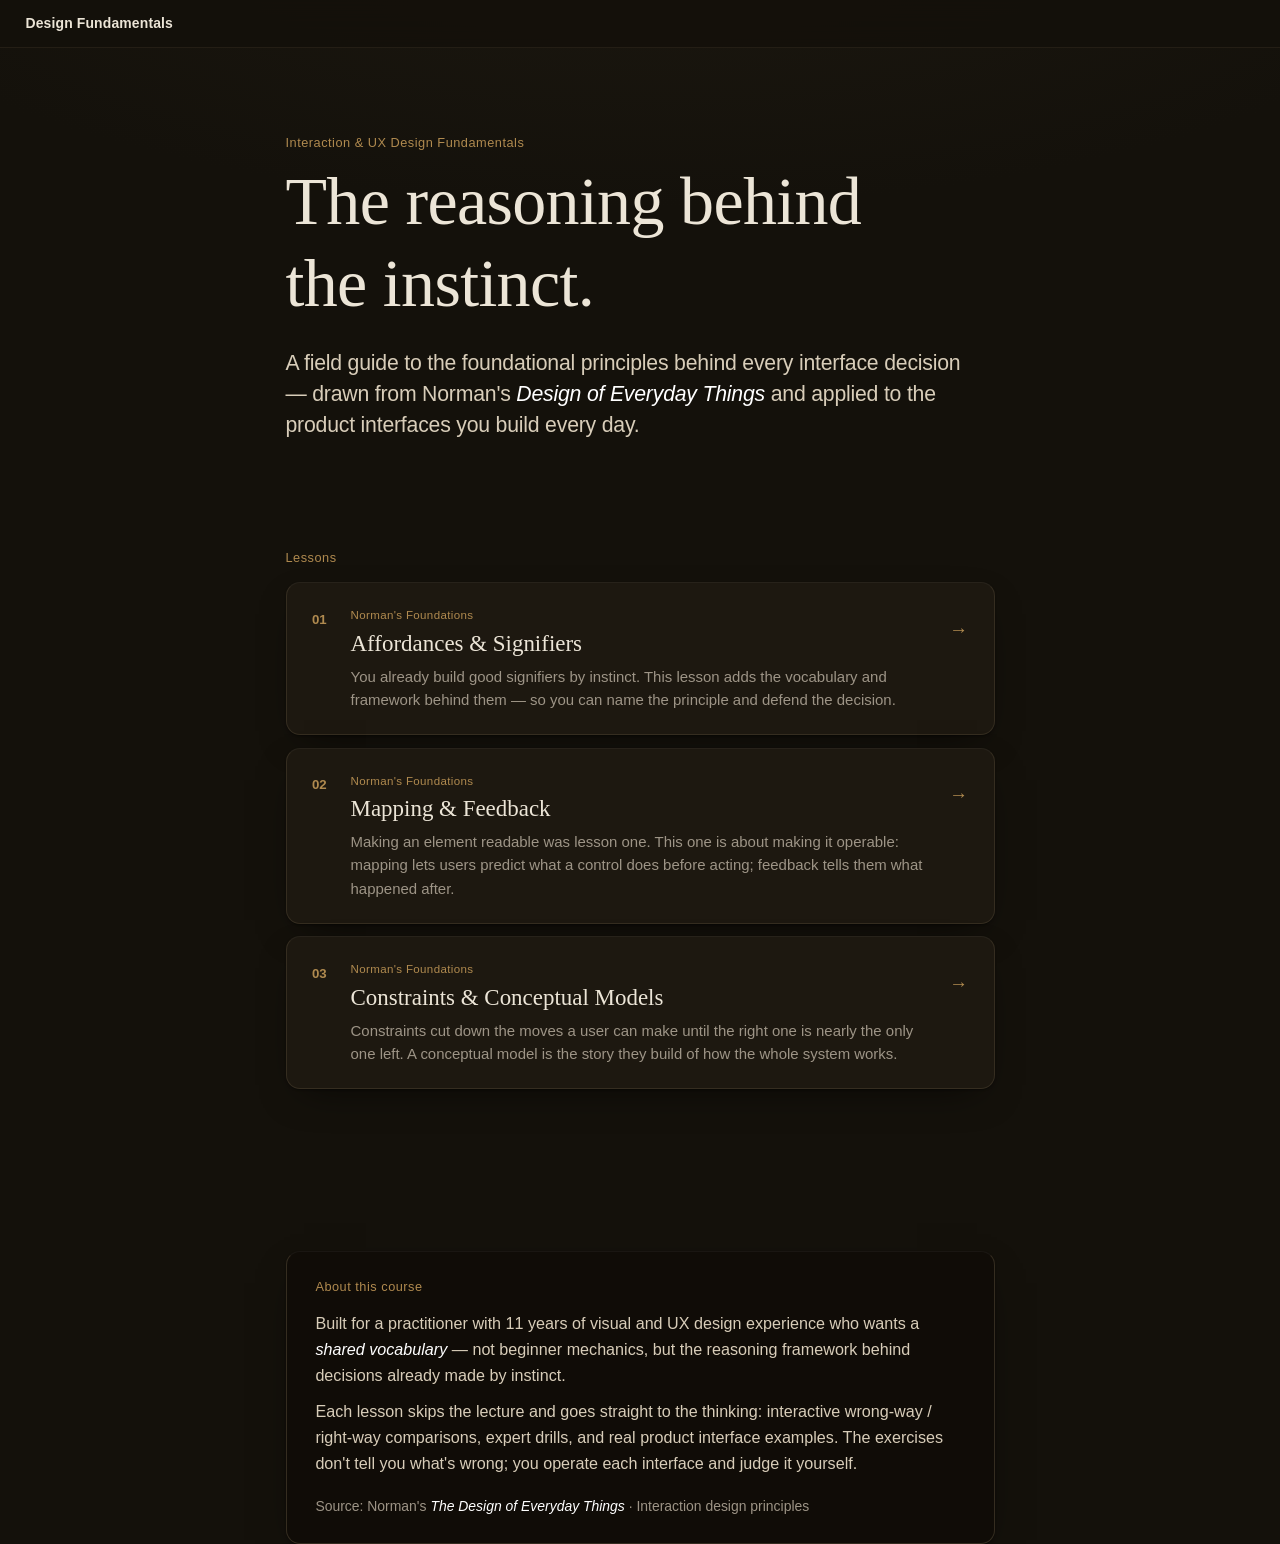
==== commit de3b43f7: "no gemma" ====
--- a/index.html
+++ b/index.html
@@ -154,7 +154,11 @@
         </style>
     </head>
     <body>
-        <div class="hero">
+        <nav class="site-nav">
+            <span class="site-nav-home" style="opacity:1;cursor:default;">Design Fundamentals</span>
+        </nav>
+        <a class="skip" href="#main">Skip to lessons</a>
+        <div class="hero" id="main">
             <div class="kicker">Interaction &amp; UX Design Fundamentals</div>
             <h1>The reasoning behind<br />the instinct.</h1>
             <div class="lede">
--- a/lessons/lesson.css
+++ b/lessons/lesson.css
@@ -62,6 +62,62 @@
     background: var(--accent);
     color: #14110b;
 }
+/* ---- site navigation bar ---- */
+.site-nav {
+    position: sticky;
+    top: 0;
+    z-index: 100;
+    display: flex;
+    align-items: center;
+    justify-content: space-between;
+    padding: 0 1.5rem;
+    height: 48px;
+    background: rgba(20, 17, 11, 0.88);
+    backdrop-filter: blur(12px);
+    -webkit-backdrop-filter: blur(12px);
+    border-bottom: 1px solid var(--rule-soft);
+}
+.site-nav-home {
+    font-family: var(--ui);
+    font-size: 0.82rem;
+    font-weight: 600;
+    letter-spacing: 0.01em;
+    color: var(--ink);
+    text-decoration: none;
+    opacity: 0.7;
+    transition: opacity 0.15s;
+}
+.site-nav-home:hover {
+    opacity: 1;
+    text-decoration: none;
+}
+.site-nav-arrows {
+    display: flex;
+    gap: 0.25rem;
+}
+.site-nav-arrows a {
+    display: inline-flex;
+    align-items: center;
+    gap: 0.4rem;
+    font-family: var(--ui);
+    font-size: 0.8rem;
+    font-weight: 500;
+    color: var(--muted);
+    text-decoration: none;
+    padding: 0.3rem 0.65rem;
+    border-radius: 6px;
+    transition: color 0.15s, background 0.15s;
+}
+.site-nav-arrows a:hover {
+    color: var(--ink);
+    background: var(--surface);
+    text-decoration: none;
+}
+.site-nav-arrows a.disabled {
+    opacity: 0.2;
+    pointer-events: none;
+}
+
 .wrap {
     max-width: 760px;
     margin: 0 auto;
@@ -1441,3 +1497,102 @@
         font-size: 0.8rem;
     }
 }
+
+/* ============================================================
+   Practising what the lessons teach
+   The pages themselves are interfaces. These rules apply the
+   course's own principles to the lesson chrome.
+   ============================================================ */
+
+/* Affordance → signifier, for every input method.
+   Mouse users get hover-lift and a pointer cursor; keyboard users
+   get nothing unless we draw the focus ring. The ring IS the
+   signifier of "you are here, this acts" (Lesson 01). Listed
+   explicitly so it survives the few `outline:none` rules above. */
+a:focus-visible,
+button:focus-visible,
+input:focus-visible,
+select:focus-visible,
+textarea:focus-visible,
+[tabindex]:focus-visible,
+.btn:focus-visible,
+.reveal:focus-visible,
+.opts button:focus-visible,
+.toggle button:focus-visible,
+.cell:focus-visible,
+.flagbtn:focus-visible,
+.toc a:focus-visible,
+.nav a:focus-visible,
+.fm input:focus-visible,
+.fm select:focus-visible {
+    outline: 2px solid var(--accent);
+    outline-offset: 2px;
+}
+.pick label:focus-within {
+    border-color: var(--accent);
+    outline: 2px solid var(--accent);
+    outline-offset: 1px;
+}
+/* Controls that sit on the light example canvas need the dark-on-light
+   accent to stay legible — match the ring to the surface it lands on. */
+.stage button:focus-visible,
+.stage input:focus-visible,
+.stage select:focus-visible,
+.stage [tabindex]:focus-visible {
+    outline: 2px solid var(--brand);
+    outline-offset: 2px;
+}
+
+/* Skip link — a discoverable path past the table of contents for
+   keyboard users (Lesson 01, §10: guarantee a discoverable path,
+   don't leave navigation reachable only by tabbing every link). */
+.skip {
+    position: absolute;
+    left: 0.5rem;
+    top: -3rem;
+    background: var(--accent);
+    color: #14110b;
+    font-family: var(--ui);
+    font-size: 0.85rem;
+    font-weight: 600;
+    padding: 0.55rem 1rem;
+    border-radius: 0 0 9px 9px;
+    text-decoration: none;
+    z-index: 999;
+    transition: top 0.15s;
+}
+.skip:focus {
+    top: 0;
+    outline: 2px solid var(--brand);
+    outline-offset: 2px;
+}
+
+/* Match feedback intensity to the user (Lesson 02, §10: feedback can
+   over-communicate). Honour a reduced-motion request by dropping the
+   decorative hover transforms and transitions — but keep the loading
+   spinners running, because a frozen spinner gives no progress feedback
+   at all, which would re-open the gulf of evaluation the spinner exists
+   to close. */
+@media (prefers-reduced-motion: reduce) {
+    .stat,
+    .lesson-card,
+    .cell,
+    .opts button,
+    .lrow .lbl,
+    .lrow .arch,
+    .btn,
+    .reveal,
+    .lesson-arrow,
+    .toggle button,
+    .skip {
+        transition: none !important;
+    }
+    .stat:hover,
+    .lesson-card:hover,
+    .cell:hover {
+        transform: none !important;
+    }
+    .lrow:hover .lbl {
+        transform: none !important;
+    }
+}
